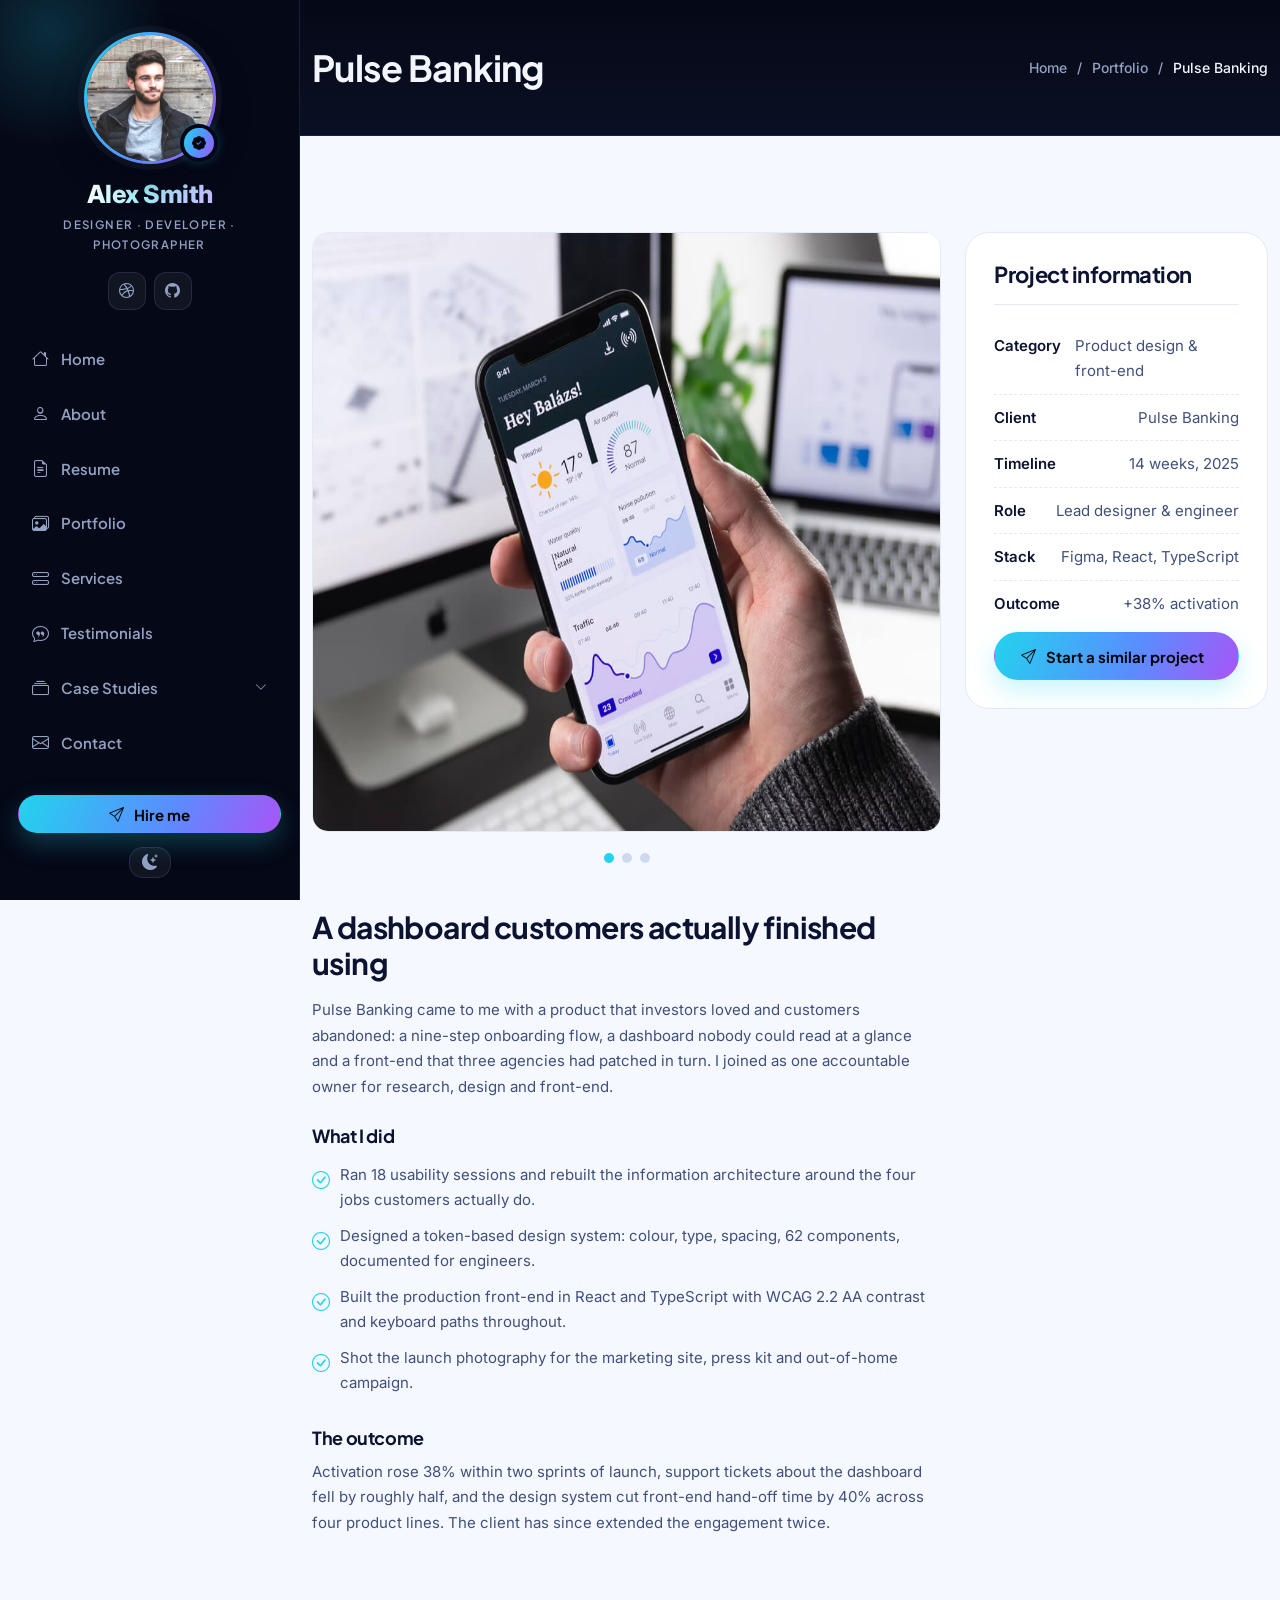
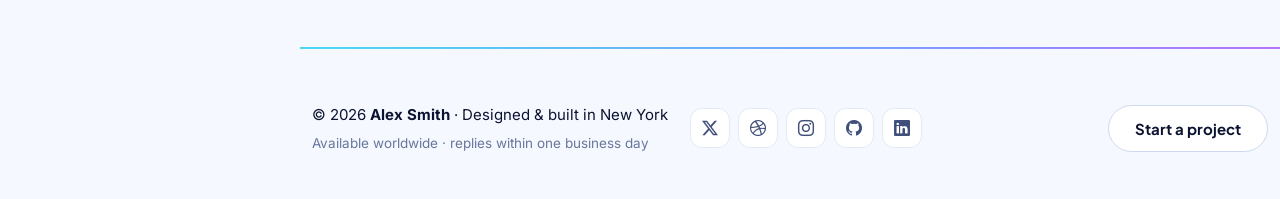
==== portfolio-details.html @ c9b8dc30 "Initial Commit" ====
<!doctype html>
<html lang="en">
<head>
  <meta charset="utf-8">
  <meta name="viewport" content="width=device-width, initial-scale=1.0">

  <title>Pulse Banking Case Study | Alex Smith</title>
  <meta name="description" content="How Alex Smith redesigned and shipped the Pulse Banking dashboard: a 14-week design and front-end engagement that lifted activation by 38% and cut hand-off time by 40%.">
  <meta name="keywords" content="Alex Smith, fintech design, dashboard design, design system, React, TypeScript, case study, product design">
  <meta name="author" content="Alex Smith">
  <meta name="robots" content="index, follow">
  <link rel="canonical" href="https://alexsmith.design/portfolio-details.html">
  <meta name="theme-color" content="#050816">

  <meta property="og:type" content="article">
  <meta property="og:site_name" content="Alex Smith">
  <meta property="og:title" content="Pulse Banking Case Study | Alex Smith">
  <meta property="og:description" content="A 14-week design and front-end engagement that lifted activation by 38%.">
  <meta property="og:url" content="https://alexsmith.design/portfolio-details.html">
  <meta property="og:image" content="https://alexsmith.design/assets/img/portfolio/app-1.jpg">
  <meta name="twitter:card" content="summary_large_image">
  <meta name="twitter:title" content="Pulse Banking Case Study | Alex Smith">
  <meta name="twitter:description" content="A 14-week design and front-end engagement that lifted activation by 38%.">
  <meta name="twitter:image" content="https://alexsmith.design/assets/img/portfolio/app-1.jpg">

  <link href="assets/img/favicon.png" rel="icon">
  <link href="assets/img/apple-touch-icon.png" rel="apple-touch-icon">

  <link href="https://fonts.googleapis.com" rel="preconnect">
  <link href="https://fonts.gstatic.com" rel="preconnect" crossorigin>
  <link href="https://fonts.googleapis.com/css2?family=Inter:wght@400;500;600&family=Plus+Jakarta+Sans:wght@500;600;700;800&display=swap" rel="stylesheet">

  <link href="assets/vendor/bootstrap/css/bootstrap.min.css" rel="stylesheet">
  <link href="assets/vendor/bootstrap-icons/bootstrap-icons.css" rel="stylesheet">
  <link href="assets/vendor/aos/aos.css" rel="stylesheet">
  <link href="assets/vendor/glightbox/css/glightbox.min.css" rel="stylesheet">
  <link href="assets/vendor/swiper/swiper-bundle.min.css" rel="stylesheet">
  <link href="assets/css/main.css" rel="stylesheet">

  <script>
    (function () {
      try {
        var stored = window.localStorage.getItem('as-theme');
        var theme = (stored === 'light' || stored === 'dark') ? stored
          : (window.matchMedia && window.matchMedia('(prefers-color-scheme: light)').matches ? 'light' : 'dark');
        document.documentElement.setAttribute('data-theme', theme);
      } catch (error) {
        document.documentElement.setAttribute('data-theme', 'dark');
      }
    }());
  </script>

  <noscript><style>[data-aos]{opacity:1 !important;transform:none !important}</style></noscript>
</head>

<body class="portfolio-details-page">

  <div id="preloader" aria-hidden="true"><span class="preloader-ring"></span></div>
  <div class="scroll-progress" aria-hidden="true"><span></span></div>
  <div class="header-backdrop" hidden></div>

  <header id="header" class="header dark-background d-flex flex-column">
    <button type="button" class="header-toggle d-xl-none" aria-controls="navmenu" aria-expanded="false" aria-label="Open navigation menu">
      <i class="bi bi-list" aria-hidden="true"></i>
    </button>

    <div class="profile-img">
      <img src="assets/img/my-profile-img.jpg" alt="Portrait of Alex Smith" class="img-fluid rounded-circle" width="160" height="160">
      <span class="profile-badge" title="Available for freelance work"><i class="bi bi-patch-check-fill" aria-hidden="true"></i></span>
    </div>

    <a href="index.html" class="logo d-flex align-items-center justify-content-center">
      <p class="sitename">Alex Smith</p>
    </a>
    <p class="profile-role text-center">Designer &middot; Developer &middot; Photographer</p>

    <div class="social-links text-center">
      <!-- <a href="https://x.com/" class="twitter" target="_blank" rel="noopener" aria-label="Alex Smith on X"><i class="bi bi-twitter-x" aria-hidden="true"></i></a> -->
      <a href="https://dribbble.com/philipololuwade" class="dribbble" target="_blank" rel="noopener" aria-label="Alex Smith on Dribbble"><i class="bi bi-dribbble" aria-hidden="true"></i></a>
      <!-- <a href="https://instagram.com/" class="instagram" target="_blank" rel="noopener" aria-label="Alex Smith on Instagram"><i class="bi bi-instagram" aria-hidden="true"></i></a> -->
      <a href="https://github.com/sonic20101iwin" class="github" target="_blank" rel="noopener" aria-label="Alex Smith on GitHub"><i class="bi bi-github" aria-hidden="true"></i></a>
      <!-- <a href="https://linkedin.com/" class="linkedin" target="_blank" rel="noopener" aria-label="Alex Smith on LinkedIn"><i class="bi bi-linkedin" aria-hidden="true"></i></a> -->
    </div>

    <nav id="navmenu" class="navmenu" aria-label="Primary">
      <ul>
        <li><a href="index.html"><i class="bi bi-house navicon" aria-hidden="true"></i>Home</a></li>
        <li><a href="index.html#about"><i class="bi bi-person navicon" aria-hidden="true"></i>About</a></li>
        <li><a href="index.html#resume"><i class="bi bi-file-earmark-text navicon" aria-hidden="true"></i>Resume</a></li>
        <li><a href="index.html#portfolio"><i class="bi bi-images navicon" aria-hidden="true"></i>Portfolio</a></li>
        <li><a href="index.html#services"><i class="bi bi-hdd-stack navicon" aria-hidden="true"></i>Services</a></li>
        <li><a href="index.html#testimonials"><i class="bi bi-chat-quote navicon" aria-hidden="true"></i>Testimonials</a></li>
        <li class="dropdown">
          <a href="index.html#portfolio" role="button" aria-haspopup="true" aria-expanded="false" aria-controls="nav-pages">
            <i class="bi bi-collection navicon" aria-hidden="true"></i> <span>Case Studies</span>
            <i class="bi bi-chevron-down toggle-dropdown" aria-hidden="true"></i>
          </a>
          <ul id="nav-pages">
            <li><a href="portfolio-details.html" class="active" aria-current="page">Pulse Banking case study</a></li>
            <li><a href="service-details.html">Services in depth</a></li>
            <li><a href="starter-page.html">How I work</a></li>
          </ul>
        </li>
        <li><a href="index.html#contact"><i class="bi bi-envelope navicon" aria-hidden="true"></i>Contact</a></li>
      </ul>
    </nav>

    <a href="index.html#contact" class="btn-grad sidebar-cta"><i class="bi bi-send" aria-hidden="true"></i> Hire me</a>

    <button type="button" class="theme-toggle" aria-pressed="false" aria-label="Switch to light theme">
      <i class="bi bi-sun-fill icon-sun" aria-hidden="true"></i>
      <i class="bi bi-moon-stars-fill icon-moon" aria-hidden="true"></i>
    </button>
  </header>

  <main class="main">

    <div class="page-title dark-background">
      <div class="container d-lg-flex justify-content-between align-items-center">
        <h1 class="mb-2 mb-lg-0">Pulse Banking</h1>
        <nav class="breadcrumbs" aria-label="Breadcrumb">
          <ol>
            <li><a href="index.html">Home</a></li>
            <li><a href="index.html#portfolio">Portfolio</a></li>
            <li class="current">Pulse Banking</li>
          </ol>
        </nav>
      </div>
    </div>

    <section id="portfolio-details" class="portfolio-details section">
      <div class="container" data-aos="fade-up">
        <div class="row gy-4">

          <div class="col-lg-8" data-aos="fade-up" data-aos-delay="100">
            <div class="portfolio-details-slider swiper init-swiper">
              <script type="application/json" class="swiper-config">
                {
                  "loop": true,
                  "speed": 600,
                  "slidesPerView": 1,
                  "autoplay": { "delay": 4200 },
                  "pagination": { "el": ".swiper-pagination", "clickable": true }
                }
              </script>
              <div class="swiper-wrapper align-items-center">
                <div class="swiper-slide"><img src="assets/img/portfolio/app-1.jpg" alt="Pulse Banking dashboard overview screen" width="800" height="600" loading="lazy" decoding="async"></div>
                <div class="swiper-slide"><img src="assets/img/portfolio/app-2.jpg" alt="Pulse Banking mobile application screens" width="800" height="600" loading="lazy" decoding="async"></div>
                <div class="swiper-slide"><img src="assets/img/portfolio/app-3.jpg" alt="Pulse Banking component library documentation" width="800" height="600" loading="lazy" decoding="async"></div>
              </div>
              <div class="swiper-pagination"></div>
            </div>

            <div class="portfolio-description">
              <h2>A dashboard customers actually finished using</h2>
              <p>Pulse Banking came to me with a product that investors loved and customers abandoned: a nine-step onboarding flow, a dashboard nobody could read at a glance and a front-end that three agencies had patched in turn. I joined as one accountable owner for research, design and front-end.</p>

              <h4>What I did</h4>
              <ul>
                <li><i class="bi bi-check-circle" aria-hidden="true"></i><span>Ran 18 usability sessions and rebuilt the information architecture around the four jobs customers actually do.</span></li>
                <li><i class="bi bi-check-circle" aria-hidden="true"></i><span>Designed a token-based design system: colour, type, spacing, 62 components, documented for engineers.</span></li>
                <li><i class="bi bi-check-circle" aria-hidden="true"></i><span>Built the production front-end in React and TypeScript with WCAG 2.2 AA contrast and keyboard paths throughout.</span></li>
                <li><i class="bi bi-check-circle" aria-hidden="true"></i><span>Shot the launch photography for the marketing site, press kit and out-of-home campaign.</span></li>
              </ul>

              <h4>The outcome</h4>
              <p>Activation rose 38% within two sprints of launch, support tickets about the dashboard fell by roughly half, and the design system cut front-end hand-off time by 40% across four product lines. The client has since extended the engagement twice.</p>
            </div>
          </div>

          <div class="col-lg-4" data-aos="fade-up" data-aos-delay="200">
            <div class="portfolio-info">
              <h3>Project information</h3>
              <ul>
                <li><strong>Category</strong> <span>Product design &amp; front-end</span></li>
                <li><strong>Client</strong> <span>Pulse Banking</span></li>
                <li><strong>Timeline</strong> <span>14 weeks, 2025</span></li>
                <li><strong>Role</strong> <span>Lead designer &amp; engineer</span></li>
                <li><strong>Stack</strong> <span>Figma, React, TypeScript</span></li>
                <li><strong>Outcome</strong> <span>+38% activation</span></li>
              </ul>
              <a href="index.html#contact" class="btn-grad w-100 mt-3"><i class="bi bi-send" aria-hidden="true"></i> Start a similar project</a>
            </div>
          </div>

        </div>
      </div>
    </section>

  </main>

  <footer id="footer" class="footer position-relative">
    <div class="container footer-inner">
      <div class="footer-brand">
        <p class="footer-name">&copy; <span data-current-year>2026</span> <strong>Alex Smith</strong> &middot; Designed &amp; built in New York</p>
        <p class="footer-note">Available worldwide &middot; replies within one business day</p>
      </div>
      <div class="social-links footer-social">
        <a href="https://x.com/" class="twitter" target="_blank" rel="noopener" aria-label="Alex Smith on X"><i class="bi bi-twitter-x" aria-hidden="true"></i></a>
        <a href="https://dribbble.com/" class="dribbble" target="_blank" rel="noopener" aria-label="Alex Smith on Dribbble"><i class="bi bi-dribbble" aria-hidden="true"></i></a>
        <a href="https://instagram.com/" class="instagram" target="_blank" rel="noopener" aria-label="Alex Smith on Instagram"><i class="bi bi-instagram" aria-hidden="true"></i></a>
        <a href="https://github.com/" class="github" target="_blank" rel="noopener" aria-label="Alex Smith on GitHub"><i class="bi bi-github" aria-hidden="true"></i></a>
        <a href="https://linkedin.com/" class="linkedin" target="_blank" rel="noopener" aria-label="Alex Smith on LinkedIn"><i class="bi bi-linkedin" aria-hidden="true"></i></a>
      </div>
      <div class="footer-cta"><a href="index.html#contact" class="btn-ghost">Start a project</a></div>
    </div>
    
  </footer>

  <a href="#" id="scroll-top" class="scroll-top d-flex align-items-center justify-content-center" aria-label="Scroll back to top"><i class="bi bi-arrow-up-short" aria-hidden="true"></i></a>

  <script src="assets/vendor/bootstrap/js/bootstrap.bundle.min.js"></script>
  <script src="assets/vendor/aos/aos.js"></script>
  <script src="assets/vendor/purecounter/purecounter_vanilla.js"></script>
  <script src="assets/vendor/waypoints/noframework.waypoints.js"></script>
  <script src="assets/vendor/glightbox/js/glightbox.min.js"></script>
  <script src="assets/vendor/imagesloaded/imagesloaded.pkgd.min.js"></script>
  <script src="assets/vendor/isotope-layout/isotope.pkgd.min.js"></script>
  <script src="assets/vendor/swiper/swiper-bundle.min.js"></script>
  <script src="assets/vendor/typed.js/typed.umd.js"></script>
  <script src="assets/vendor/php-email-form/validate.js"></script>
  <script src="assets/js/main.js"></script>

</body>

</html>
---- assets/css/main.css ----
/**
* Template Name: iPortfolio
* Template URL: https://bootstrapmade.com/iportfolio-bootstrap-portfolio-websites-template/
* Author: BootstrapMade.com
* License: https://bootstrapmade.com/license/
* Customised for Alex Smith with the Aurora design system.
* Theme switching: [data-theme="dark"] (default) and [data-theme="light"].
*/

/*--------------------------------------------------------------
# 1. Design tokens
--------------------------------------------------------------*/
:root {
  color-scheme: dark;

  /* Typography */
  --default-font: "Inter", system-ui, -apple-system, "Segoe UI", Roboto, "Helvetica Neue", Arial, sans-serif;
  --heading-font: "Plus Jakarta Sans", "Inter", system-ui, sans-serif;
  --nav-font: "Plus Jakarta Sans", "Inter", system-ui, sans-serif;

  /* Surfaces */
  --bg: #050816;
  --bg-2: #0a1024;
  --bg-3: #101a3a;
  --background-color: var(--bg);
  --surface-color: rgba(255, 255, 255, 0.045);
  --surface-2: rgba(255, 255, 255, 0.08);
  --border-color: rgba(148, 180, 255, 0.14);
  --border-strong: rgba(148, 180, 255, 0.32);

  /* Text */
  --default-color: #c3cde6;
  --heading-color: #f3f6ff;
  --muted: #93a1c2;

  /* Accent */
  --accent-1: #22d3ee;
  --accent-2: #5b8cff;
  --accent-3: #a855f7;
  --accent-color: var(--accent-1);
  --accent-ink: #67e8f9;
  --accent-ink-hover: #a5f3fc;
  --contrast-color: #04070f;

  /* Navigation */
  --nav-color: #93a1c2;
  --nav-hover-color: #ffffff;
  --nav-mobile-background-color: #050816;
  --nav-dropdown-background-color: #080d1f;
  --nav-dropdown-color: #a9b6d4;
  --nav-dropdown-hover-color: #ffffff;

  /* Effects */
  --gradient: linear-gradient(115deg, var(--accent-1), var(--accent-2) 58%, var(--accent-3));
  --gradient-soft: linear-gradient(115deg, rgba(34, 211, 238, 0.16), rgba(91, 140, 255, 0.16));
  --shadow-1: 0 10px 30px rgba(2, 6, 23, 0.45);
  --shadow-2: 0 24px 60px rgba(2, 6, 23, 0.55);
  --r-sm: 10px;
  --r-md: 16px;
  --r-lg: 24px;
  --r-pill: 999px;
  --ring: 0 0 0 3px rgba(34, 211, 238, 0.45);
  --ease: cubic-bezier(0.22, 0.61, 0.36, 1);
  --sidebar-w: 300px;
}

[data-theme="light"] {
  color-scheme: light;
  --bg: #f6f8ff;
  --bg-2: #ffffff;
  --bg-3: #eef3ff;
  --background-color: var(--bg);
  --surface-color: #ffffff;
  --surface-2: #f7f9ff;
  --border-color: #e3eaf6;
  --border-strong: #cdd9ee;
  --default-color: #41507a;
  --heading-color: #0b1330;
  --muted: #67779c;
  --accent-ink: #0b6bd4;
  --accent-ink-hover: #084c9e;
  --contrast-color: #ffffff;
  --nav-color: #5c6b8f;
  --nav-hover-color: #0b1330;
  --nav-dropdown-background-color: #ffffff;
  --nav-dropdown-color: #41507a;
  --nav-dropdown-hover-color: #0b1330;
  --shadow-1: 0 10px 30px rgba(19, 42, 86, 0.08);
  --shadow-2: 0 24px 60px rgba(19, 42, 86, 0.12);
  --ring: 0 0 0 3px rgba(11, 107, 212, 0.35);
}

/* The sidebar, hero and page banners keep the dark ink look in both themes */
.dark-background {
  --background-color: #050816;
  --default-color: #c3cde6;
  --heading-color: #f3f6ff;
  --surface-color: rgba(255, 255, 255, 0.05);
  --contrast-color: #04070f;
  --border-color: rgba(148, 180, 255, 0.14);
  color: var(--default-color);
  background-color: var(--background-color);
}

.light-background {
  --background-color: var(--bg-2);
  --surface-color: var(--surface);
}

/*--------------------------------------------------------------
# 2. Base
--------------------------------------------------------------*/
html {
  scroll-behavior: smooth;
  -webkit-text-size-adjust: 100%;
}

body {
  font-family: var(--default-font);
  font-size: 16px;
  line-height: 1.7;
  color: var(--default-color);
  background-color: var(--background-color);
  -webkit-font-smoothing: antialiased;
  overflow-x: hidden;
  transition: background-color 0.4s var(--ease), color 0.4s var(--ease);
}

h1, h2, h3, h4, h5, h6 {
  font-family: var(--heading-font);
  font-weight: 700;
  letter-spacing: -0.02em;
  color: var(--heading-color);
}

a {
  color: var(--accent-ink);
  text-decoration: none;
  transition: color 0.3s var(--ease);
}

a:hover {
  color: var(--accent-ink-hover);
  text-decoration: none;
}

p { margin-bottom: 1rem; }

::selection {
  background: rgba(34, 211, 238, 0.3);
  color: var(--heading-color);
}

:focus-visible {
  outline: none;
  box-shadow: var(--ring);
  border-radius: 8px;
}

body::-webkit-scrollbar { width: 10px; }
body::-webkit-scrollbar-track { background: var(--bg); }
body::-webkit-scrollbar-thumb {
  background: color-mix(in srgb, var(--accent-2) 60%, transparent);
  border-radius: var(--r-pill);
}

.visually-hidden-focusable:not(:focus) {
  position: absolute;
  width: 1px;
  height: 1px;
  overflow: hidden;
  clip: rect(0 0 0 0);
  white-space: nowrap;
}

/*--------------------------------------------------------------
# 3. Shared components
--------------------------------------------------------------*/
section, .section {
  color: var(--default-color);
  background-color: var(--background-color);
  padding: 96px 0;
  position: relative;
  overflow: clip;
}

.section-title {
  padding-bottom: 56px;
  position: relative;
}

.eyebrow {
  display: inline-flex;
  align-items: center;
  gap: 8px;
  margin: 0 0 14px;
  font-family: var(--heading-font);
  font-size: 12.5px;
  font-weight: 700;
  letter-spacing: 0.14em;
  text-transform: uppercase;
  color: var(--accent-ink);
}

.eyebrow-dot {
  width: 8px;
  height: 8px;
  border-radius: 50%;
  background: var(--gradient);
  box-shadow: 0 0 12px rgba(34, 211, 238, 0.8);
}

.section-title h2 {
  font-size: clamp(28px, 3.4vw, 42px);
  line-height: 1.18;
  margin: 0 0 18px;
}

.section-title h2::after {
  content: "";
  display: block;
  width: 74px;
  height: 4px;
  margin-top: 18px;
  border-radius: var(--r-pill);
  background: var(--gradient);
}

.section-title p { margin: 0; }

.section-lede {
  max-width: 64ch;
  color: var(--muted);
  font-size: 17px;
}

.grad-text {
  background: var(--gradient);
  -webkit-background-clip: text;
  background-clip: text;
  -webkit-text-fill-color: transparent;
  color: transparent;
}

.glass {
  background: var(--surface-color);
  border: 1px solid var(--border-color);
  border-radius: var(--r-lg);
  backdrop-filter: blur(12px);
  -webkit-backdrop-filter: blur(12px);
}

.btn-grad,
.btn-ghost {
  position: relative;
  display: inline-flex;
  align-items: center;
  gap: 10px;
  overflow: hidden;
  font-family: var(--heading-font);
  font-weight: 700;
  font-size: 15px;
  line-height: 1;
  padding: 15px 26px;
  border-radius: var(--r-pill);
  border: 1px solid transparent;
  cursor: pointer;
  transition: transform 0.35s var(--ease), box-shadow 0.35s var(--ease), border-color 0.35s var(--ease), background-color 0.35s var(--ease);
}

.btn-grad {
  color: #04070f;
  background: var(--gradient);
  box-shadow: 0 10px 26px rgba(34, 211, 238, 0.26);
}

.btn-grad::after {
  content: "";
  position: absolute;
  inset: 0;
  background: linear-gradient(120deg, transparent 20%, rgba(255, 255, 255, 0.5), transparent 80%);
  transform: translateX(-120%);
  transition: transform 0.75s var(--ease);
}

.btn-grad:hover {
  color: #04070f;
  transform: translateY(-2px);
  box-shadow: 0 16px 34px rgba(34, 211, 238, 0.36);
}

.btn-grad:hover::after { transform: translateX(120%); }

.btn-ghost {
  color: var(--heading-color);
  border-color: var(--border-strong);
  background: var(--surface-color);
  backdrop-filter: blur(8px);
}

.btn-ghost:hover {
  color: var(--heading-color);
  border-color: var(--accent-1);
  transform: translateY(-2px);
  box-shadow: var(--shadow-1);
}

.btn-lg { padding: 17px 32px; font-size: 16px; }

.chip {
  display: inline-flex;
  align-items: center;
  gap: 6px;
  padding: 7px 14px;
  border-radius: var(--r-pill);
  border: 1px solid var(--border-color);
  background: var(--surface-color);
  color: var(--default-color);
  font-size: 13px;
  font-weight: 600;
  white-space: nowrap;
}

.about-chips {
  display: flex;
  flex-wrap: wrap;
  gap: 10px;
  list-style: none;
  padding: 0;
  margin: 22px 0 0;
}

/*--------------------------------------------------------------
# 4. Preloader
--------------------------------------------------------------*/
#preloader {
  position: fixed;
  inset: 0;
  z-index: 999999;
  display: grid;
  place-items: center;
  background: var(--bg);
  transition: opacity 0.5s var(--ease), visibility 0.5s var(--ease);
}

#preloader::before {
  content: "";
  position: absolute;
  inset: 0;
  background: radial-gradient(circle at 50% 45%, rgba(34, 211, 238, 0.14), transparent 60%);
}

.preloader-ring {
  width: 54px;
  height: 54px;
  border-radius: 50%;
  border: 3px solid rgba(148, 180, 255, 0.18);
  border-top-color: var(--accent-1);
  animation: preloader-spin 1s linear infinite;
}

#preloader.preloader-hidden {
  opacity: 0;
  visibility: hidden;
  pointer-events: none;
}

@keyframes preloader-spin {
  to { transform: rotate(360deg); }
}

/*--------------------------------------------------------------
# 5. Scroll progress
--------------------------------------------------------------*/
.scroll-progress {
  position: fixed;
  top: 0;
  left: 0;
  width: 100%;
  height: 3px;
  z-index: 99998;
  pointer-events: none;
  background: transparent;
}

.scroll-progress span {
  display: block;
  height: 100%;
  width: 100%;
  transform: scaleX(0);
  transform-origin: left center;
  background: var(--gradient);
}

/*--------------------------------------------------------------
# 6. Header / sidebar
--------------------------------------------------------------*/
.header {
  color: var(--default-color);
  background-color: var(--background-color);
  position: fixed;
  top: 0;
  left: 0;
  bottom: 0;
  width: var(--sidebar-w);
  padding: 26px 18px 22px;
  display: flex;
  flex-direction: column;
  overflow-y: auto;
  overflow-x: hidden;
  z-index: 997;
  border-right: 1px solid var(--border-color);
  transition: left 0.4s var(--ease), background-color 0.4s var(--ease);
}

.header::before {
  content: "";
  position: absolute;
  top: -90px;
  left: -70px;
  width: 240px;
  height: 240px;
  border-radius: 50%;
  background: radial-gradient(circle, rgba(34, 211, 238, 0.18), transparent 70%);
  pointer-events: none;
}

.header .profile-img {
  position: relative;
  width: 132px;
  margin: 6px auto 0;
  text-align: center;
  flex-shrink: 0;
}

.header .profile-img img {
  width: 132px;
  height: 132px;
  border-radius: 50%;
  object-fit: cover;
  border: 3px solid transparent;
  background: linear-gradient(#0a1024, #0a1024) padding-box, var(--gradient) border-box;
  box-shadow: 0 0 0 6px rgba(255, 255, 255, 0.04), 0 14px 30px rgba(2, 6, 23, 0.5);
}

.header .profile-badge {
  position: absolute;
  right: 2px;
  bottom: 6px;
  width: 30px;
  height: 30px;
  display: inline-flex;
  align-items: center;
  justify-content: center;
  border-radius: 50%;
  color: #04070f;
  background: var(--gradient);
  box-shadow: 0 0 0 4px #050816, 0 0 14px rgba(34, 211, 238, 0.55);
}

.header .profile-badge i { font-size: 14px; }

.header .logo {
  line-height: 1;
  margin: 18px 0 8px;
  text-align: center;
}

.header .logo .sitename {
  font-size: 25px;
  font-weight: 800;
  margin: 0;
  letter-spacing: -0.02em;
  background: linear-gradient(115deg, #ffffff 0%, #a5f3fc 45%, #c4b5fd 100%);
  -webkit-background-clip: text;
  background-clip: text;
  -webkit-text-fill-color: transparent;
  color: transparent;
}

.header .profile-role {
  margin: 0 0 18px;
  font-family: var(--nav-font);
  font-size: 11.5px;
  font-weight: 600;
  letter-spacing: 0.12em;
  text-transform: uppercase;
  color: var(--muted);
  text-align: center;
}

.header .social-links {
  margin: 0 0 20px;
  display: flex;
  justify-content: center;
  gap: 8px;
}

.header .social-links a {
  width: 38px;
  height: 38px;
  display: inline-flex;
  align-items: center;
  justify-content: center;
  border-radius: 12px;
  color: var(--nav-color);
  background: var(--surface-color);
  border: 1px solid var(--border-color);
  transition: transform 0.3s var(--ease), background 0.3s var(--ease), color 0.3s var(--ease), box-shadow 0.3s var(--ease);
}

.header .social-links a i { font-size: 15px; }

.header .social-links a:hover {
  color: #04070f;
  background: var(--gradient);
  border-color: transparent;
  transform: translateY(-2px);
  box-shadow: 0 8px 18px rgba(34, 211, 238, 0.3);
}

/*--------------------------------------------------------------
# 7. Navigation menu
--------------------------------------------------------------*/
.navmenu { padding: 0; z-index: 9997; }

.navmenu ul {
  list-style: none;
  padding: 0 0 20px;
  margin: 0;
}

.navmenu a,
.navmenu a:focus {
  position: relative;
  display: flex;
  align-items: center;
  width: 100%;
  color: var(--nav-color);
  padding: 12px 14px;
  margin: 2px 0;
  font-family: var(--nav-font);
  font-size: 15px;
  font-weight: 600;
  white-space: nowrap;
  border-radius: 12px;
  transition: color 0.3s var(--ease), background-color 0.3s var(--ease);
}

.navmenu a .navicon {
  font-size: 17px;
  margin-right: 12px;
  transition: color 0.3s var(--ease);
}

.navmenu a .toggle-dropdown {
  margin-left: auto;
  font-size: 12px;
  transition: transform 0.3s var(--ease);
}

.navmenu a:hover,
.navmenu .active,
.navmenu .active:focus {
  color: var(--nav-hover-color);
}

.navmenu .active {
  background: var(--gradient-soft);
}

.navmenu .active::before {
  content: "";
  position: absolute;
  left: 0;
  top: 50%;
  width: 3px;
  height: 22px;
  border-radius: var(--r-pill);
  background: var(--gradient);
  box-shadow: 0 0 10px rgba(34, 211, 238, 0.7);
  transform: translateY(-50%);
}

.navmenu a:hover .navicon,
.navmenu .active .navicon,
.navmenu .active:focus .navicon {
  color: var(--accent-1);
}

.navmenu a.active .toggle-dropdown,
.navmenu a[aria-expanded="true"] .toggle-dropdown {
  transform: rotate(180deg);
}

.navmenu .dropdown ul {
  display: none;
  list-style: none;
  margin: 4px 0 8px;
  padding: 6px;
  background: var(--nav-dropdown-background-color);
  border: 1px solid var(--border-color);
  border-radius: 14px;
  box-shadow: var(--shadow-1);
}

.navmenu .dropdown ul.dropdown-active {
  display: block;
  animation: nav-drop 0.28s var(--ease);
}

@keyframes nav-drop {
  from { opacity: 0; transform: translateY(-6px); }
  to { opacity: 1; transform: none; }
}

.navmenu .dropdown ul a {
  padding: 10px 12px;
  margin: 2px 0;
  font-size: 14px;
  font-weight: 500;
  border-radius: 10px;
  color: var(--nav-dropdown-color);
}

.navmenu .dropdown ul a:hover {
  color: var(--nav-dropdown-hover-color);
  background: var(--gradient-soft);
}

/*--------------------------------------------------------------
# 8. Mobile drawer, toggle and theme switch
--------------------------------------------------------------*/
.header .header-toggle {
  position: fixed;
  top: 16px;
  right: 16px;
  z-index: 9999;
  width: 42px;
  height: 42px;
  display: none;
  align-items: center;
  justify-content: center;
  color: #04070f;
  background: var(--gradient);
  border: 0;
  border-radius: 50%;
  cursor: pointer;
  box-shadow: 0 8px 20px rgba(34, 211, 238, 0.3);
  transition: transform 0.3s var(--ease), box-shadow 0.3s var(--ease);
}

.header .header-toggle i { font-size: 22px; line-height: 1; }

.header .header-toggle:hover {
  transform: scale(1.06);
  box-shadow: 0 10px 26px rgba(34, 211, 238, 0.42);
}

.header-backdrop {
  position: fixed;
  inset: 0;
  z-index: 996;
  background: rgba(2, 6, 23, 0.62);
  backdrop-filter: blur(3px);
  opacity: 0;
  transition: opacity 0.35s var(--ease);
}

.header-backdrop.active { opacity: 1; }

@media (min-width: 1200px) {
  .header ~ main,
  .header ~ #footer {
    margin-left: var(--sidebar-w);
  }

  .header-backdrop { display: none; }
}

@media (max-width: 1199.98px) {
  .header .header-toggle { display: inline-flex; }
  .header { left: -100%; width: min(320px, 84vw); box-shadow: var(--shadow-2); }
  .header.header-show { left: 0; }
}

.sidebar-cta {
  margin-top: 4px;
  width: 100%;
  justify-content: center;
}

.theme-toggle {
  margin-top: 14px;
  align-self: center;
  width: 42px;
  height: 42px;
  display: inline-flex;
  align-items: center;
  justify-content: center;
  border-radius: 14px;
  border: 1px solid var(--border-color);
  background: var(--surface-color);
  color: var(--nav-color);
  cursor: pointer;
  transition: color 0.3s var(--ease), border-color 0.3s var(--ease), transform 0.3s var(--ease);
}

.theme-toggle:hover {
  color: var(--accent-ink);
  border-color: var(--accent-1);
  transform: translateY(-2px);
}

.theme-toggle .icon-moon { display: none; }

[data-theme="light"] .theme-toggle .icon-sun { display: none; }

[data-theme="light"] .theme-toggle .icon-moon { display: inline-block; }

/*--------------------------------------------------------------
# 9. Page titles and breadcrumbs (inner pages)
--------------------------------------------------------------*/
.page-title {
  color: var(--default-color);
  background: linear-gradient(180deg, #050816, #0a1024);
  padding: 46px 0;
  position: relative;
  border-bottom: 1px solid var(--border-color);
}

.page-title h1 { font-size: clamp(26px, 3vw, 36px); margin: 0; }

.page-title .breadcrumbs ol {
  display: flex;
  flex-wrap: wrap;
  list-style: none;
  padding: 0;
  margin: 0;
  font-size: 14px;
  font-weight: 500;
}

.page-title .breadcrumbs ol li + li { padding-left: 10px; }

.page-title .breadcrumbs ol li + li::before {
  content: "/";
  display: inline-block;
  padding-right: 10px;
  color: var(--muted);
}

.page-title .breadcrumbs a { color: var(--nav-color); }

.page-title .breadcrumbs a:hover { color: var(--accent-ink); }

.page-title .breadcrumbs .current { color: var(--heading-color); }

/*--------------------------------------------------------------
# 10. Hero
--------------------------------------------------------------*/
.hero {
  width: 100%;
  min-height: 100vh;
  position: relative;
  display: flex;
  align-items: center;
  padding: 130px 0 110px;
  overflow: hidden;
}

.hero-bg { position: absolute; inset: 0; z-index: 1; }

.hero-bg img {
  width: 100%;
  height: 100%;
  object-fit: cover;
  object-position: center;
  opacity: 0.5;
}

.hero-bg::after {
  content: "";
  position: absolute;
  inset: 0;
  background: linear-gradient(180deg, rgba(5, 8, 22, 0.88), rgba(5, 8, 22, 0.7) 45%, rgba(5, 8, 22, 0.97));
}

.hero-glow {
  position: absolute;
  top: -160px;
  right: -120px;
  width: 520px;
  height: 520px;
  border-radius: 50%;
  background: radial-gradient(circle, rgba(34, 211, 238, 0.22), transparent 65%);
}

.hero-grid {
  position: absolute;
  inset: 0;
  background-image: linear-gradient(rgba(148, 180, 255, 0.07) 1px, transparent 1px), linear-gradient(90deg, rgba(148, 180, 255, 0.07) 1px, transparent 1px);
  background-size: 64px 64px;
  -webkit-mask-image: radial-gradient(circle at 30% 40%, #000 0%, transparent 70%);
  mask-image: radial-gradient(circle at 30% 40%, #000 0%, transparent 70%);
}

.hero .container { position: relative; z-index: 3; }

.hero-eyebrow {
  display: inline-flex;
  align-items: center;
  gap: 10px;
  margin: 0 0 24px;
  padding: 9px 18px;
  border-radius: var(--r-pill);
  border: 1px solid var(--border-strong);
  background: rgba(255, 255, 255, 0.06);
  backdrop-filter: blur(8px);
  color: #eaf2ff;
  font-size: 13px;
  font-weight: 600;
}

.pulse-dot {
  width: 9px;
  height: 9px;
  border-radius: 50%;
  background: var(--accent-1);
  animation: pulse-ring 2.2s infinite;
}

@keyframes pulse-ring {
  0% { box-shadow: 0 0 0 0 rgba(34, 211, 238, 0.55); }
  70% { box-shadow: 0 0 0 12px rgba(34, 211, 238, 0); }
  100% { box-shadow: 0 0 0 0 rgba(34, 211, 238, 0); }
}

.hero-title {
  font-size: clamp(46px, 8vw, 96px);
  font-weight: 800;
  line-height: 0.98;
  letter-spacing: -0.04em;
  margin: 0 0 18px;
  background: linear-gradient(115deg, #ffffff 5%, #a5f3fc 45%, #c4b5fd 95%);
  -webkit-background-clip: text;
  background-clip: text;
  -webkit-text-fill-color: transparent;
  color: transparent;
}

.hero-roles {
  font-family: var(--heading-font);
  font-size: clamp(19px, 2.4vw, 28px);
  font-weight: 600;
  color: #eaf2ff;
  margin: 0 0 16px;
}

.hero-roles .typed { color: #a5f3fc; font-weight: 700; }

.typed-cursor { color: var(--accent-1); font-weight: 400; }

.hero-tagline {
  max-width: 60ch;
  color: #c3cde6;
  font-size: 17px;
  margin: 0 0 32px;
}

.hero-actions {
  display: flex;
  flex-wrap: wrap;
  gap: 14px;
  margin: 0 0 42px;
}

.hero-quickfacts {
  display: grid;
  grid-template-columns: repeat(4, minmax(0, 1fr));
  gap: 18px;
  list-style: none;
  padding: 26px 0 0;
  margin: 0;
  max-width: 720px;
  border-top: 1px solid var(--border-color);
}

.hero-quickfacts strong {
  display: block;
  font-family: var(--heading-font);
  font-size: clamp(22px, 3vw, 30px);
  font-weight: 800;
  line-height: 1;
  color: #ffffff;
  margin-bottom: 6px;
}

.hero-quickfacts span { font-size: 12.5px; color: var(--muted); }

.hero-scroll {
  position: absolute;
  left: 50%;
  bottom: 26px;
  z-index: 3;
  width: 44px;
  height: 44px;
  display: inline-flex;
  align-items: center;
  justify-content: center;
  border-radius: 50%;
  border: 1px solid var(--border-strong);
  color: #a5f3fc;
  background: rgba(255, 255, 255, 0.05);
  animation: hero-bounce 2.4s var(--ease) infinite;
}

.hero-scroll:hover { color: #ffffff; border-color: var(--accent-1); }

@keyframes hero-bounce {
  0%, 100% { transform: translate(-50%, 0); }
  50% { transform: translate(-50%, 8px); }
}

@media (max-width: 767.98px) {
  .hero { padding: 130px 0 120px; }
  .hero-quickfacts { grid-template-columns: repeat(2, minmax(0, 1fr)); }
  .hero-actions .btn-grad,
  .hero-actions .btn-ghost { width: 100%; justify-content: center; }
}

/*--------------------------------------------------------------
# 11. About
--------------------------------------------------------------*/
.about .content .about-title {
  font-size: clamp(22px, 2.6vw, 30px);
  margin: 0 0 14px;
}

.about-lead {
  font-size: 17px;
  color: var(--default-color);
  margin: 0 0 28px;
}

.about-portrait {
  position: relative;
  margin: 0;
  isolation: isolate;
}

.about-portrait img {
  width: 100%;
  aspect-ratio: 1 / 1;
  object-fit: cover;
  border-radius: var(--r-lg);
  border: 1px solid var(--border-color);
  box-shadow: var(--shadow-2);
}

.about-portrait::before {
  content: "";
  position: absolute;
  inset: -16px 16px 16px -16px;
  border-radius: var(--r-lg);
  background: var(--gradient-soft);
  z-index: -1;
}

.about-badge {
  position: absolute;
  right: -14px;
  bottom: -18px;
  display: flex;
  align-items: center;
  gap: 10px;
  padding: 12px 18px;
  border-radius: 18px;
  background: var(--gradient);
  color: #04070f;
  box-shadow: 0 16px 34px rgba(34, 211, 238, 0.3);
}

.about-badge strong {
  font-family: var(--heading-font);
  font-size: 24px;
  font-weight: 800;
  line-height: 1;
}

.about-badge span {
  font-size: 12px;
  font-weight: 600;
  max-width: 100px;
  line-height: 1.25;
}

.about-facts { margin: 0 0 28px; }

.about-facts ul { list-style: none; padding: 0; margin: 0; }

.fact {
  display: flex;
  align-items: center;
  gap: 12px;
  padding: 12px 0;
  margin: 0;
  border-bottom: 1px dashed var(--border-color);
}

.about-facts li:last-child .fact { border-bottom: 0; }

.fact-ico {
  flex: 0 0 34px;
  width: 34px;
  height: 34px;
  display: inline-flex;
  align-items: center;
  justify-content: center;
  border-radius: 11px;
  color: var(--accent-ink);
  background: var(--gradient-soft);
  border: 1px solid var(--border-color);
  font-size: 15px;
}

.fact span { font-size: 14.5px; color: var(--muted); }

.fact strong { color: var(--heading-color); font-weight: 600; }

.about-columns { margin: 0 0 20px; }

.about-card {
  height: 100%;
  padding: 22px;
  border-radius: var(--r-md);
  background: var(--surface-color);
  border: 1px solid var(--border-color);
  transition: transform 0.35s var(--ease), box-shadow 0.35s var(--ease), border-color 0.35s var(--ease);
}

.about-card i {
  display: inline-flex;
  width: 44px;
  height: 44px;
  align-items: center;
  justify-content: center;
  border-radius: 13px;
  font-size: 22px;
  color: var(--accent-ink);
  background: var(--gradient-soft);
  margin-bottom: 14px;
}

.about-card h4 { font-size: 17px; margin: 0 0 8px; }

.about-card p { margin: 0; font-size: 14px; color: var(--muted); }

.about-card:hover {
  transform: translateY(-4px);
  border-color: var(--accent-1);
  box-shadow: var(--shadow-1);
}

.about-note { margin: 14px 0 0; font-size: 15px; color: var(--muted); }

/*--------------------------------------------------------------
# 12. Stats
--------------------------------------------------------------*/
.stats .stats-item {
  position: relative;
  height: 100%;
  padding: 28px 26px;
  border-radius: var(--r-lg);
  background: var(--surface-color);
  border: 1px solid var(--border-color);
  transition: transform 0.35s var(--ease), box-shadow 0.35s var(--ease), border-color 0.35s var(--ease);
}

.stats .stats-item:hover {
  transform: translateY(-6px);
  border-color: var(--accent-1);
  box-shadow: var(--shadow-1);
}

.stat-icon {
  display: inline-flex;
  width: 46px;
  height: 46px;
  align-items: center;
  justify-content: center;
  border-radius: 14px;
  color: var(--accent-ink);
  background: var(--gradient-soft);
  border: 1px solid var(--border-color);
  margin-bottom: 18px;
}

.stat-icon i { font-size: 21px; }

.stat-num {
  display: block;
  font-family: var(--heading-font);
  font-size: clamp(30px, 4vw, 40px);
  font-weight: 800;
  line-height: 1;
}

.stats .stats-item .purecounter { color: var(--heading-color); }

.stat-plus {
  font-size: 0.6em;
  vertical-align: top;
  color: var(--accent-ink);
  margin-left: 3px;
}

.stats .stats-item p {
  margin: 12px 0 0;
  font-family: var(--heading-font);
  font-size: 13.5px;
  color: var(--muted);
}

.stats .stats-item p strong {
  display: block;
  color: var(--heading-color);
  font-weight: 700;
}

/*--------------------------------------------------------------
# 13. Skills
--------------------------------------------------------------*/
.skills .progress {
  display: block;
  height: auto;
  background: none;
  border-radius: 0;
  margin: 0 0 26px;
}

.skills .progress:last-child { margin-bottom: 0; }

.skills .progress .skill {
  display: flex;
  align-items: center;
  justify-content: space-between;
  gap: 12px;
  padding: 0;
  margin: 0 0 10px;
  color: var(--heading-color);
  font-family: var(--heading-font);
  font-size: 14px;
  font-weight: 700;
  letter-spacing: 0.04em;
  text-transform: uppercase;
}

.skills .progress .skill .val {
  float: none;
  font-style: normal;
  font-size: 13px;
  color: var(--accent-ink);
}

.skills .progress-bar-wrap {
  height: 8px;
  border-radius: var(--r-pill);
  background: var(--surface-2);
  border: 1px solid var(--border-color);
  overflow: hidden;
}

.skills .progress-bar {
  width: 0;
  height: 100%;
  border-radius: var(--r-pill);
  background: var(--gradient);
  position: relative;
  overflow: hidden;
  transition: width 1.2s var(--ease);
}

.skills .progress-bar::after {
  content: "";
  position: absolute;
  inset: 0;
  background: linear-gradient(90deg, transparent, rgba(255, 255, 255, 0.5), transparent);
  animation: skill-shine 2.6s linear infinite;
}

@keyframes skill-shine {
  from { transform: translateX(-100%); }
  to { transform: translateX(100%); }
}

/*--------------------------------------------------------------
# 14. Resume timeline
--------------------------------------------------------------*/
.resume .resume-title {
  font-size: 22px;
  font-weight: 700;
  margin: 0 0 22px;
  padding-bottom: 12px;
  position: relative;
}

.resume .resume-title::after {
  content: "";
  position: absolute;
  left: 0;
  bottom: 0;
  width: 44px;
  height: 3px;
  border-radius: var(--r-pill);
  background: var(--gradient);
}

.resume .resume-item + .resume-title { margin-top: 30px; }

.resume .resume-item {
  position: relative;
  padding: 0 0 26px 30px;
  margin-left: 8px;
  border-left: 2px solid var(--border-color);
}

.resume .resume-item:last-child { padding-bottom: 0; }

.resume .resume-item::before {
  content: "";
  position: absolute;
  left: -8px;
  top: 2px;
  width: 14px;
  height: 14px;
  border-radius: 50%;
  background: var(--bg);
  border: 2px solid var(--accent-1);
  box-shadow: 0 0 0 4px rgba(34, 211, 238, 0.12);
  transition: background-color 0.3s var(--ease);
}

.resume .resume-item:hover::before { background: var(--accent-1); }

.resume .resume-item h4 {
  font-size: 18px;
  font-weight: 700;
  margin: 0 0 8px;
  color: var(--heading-color);
}

.resume .resume-item h5 {
  display: inline-block;
  font-size: 12px;
  font-weight: 700;
  letter-spacing: 0.08em;
  text-transform: uppercase;
  color: var(--accent-ink);
  background: var(--gradient-soft);
  border: 1px solid var(--border-color);
  padding: 4px 12px;
  border-radius: var(--r-pill);
  margin: 0 0 12px;
}

.resume .resume-item p {
  font-size: 15px;
  margin: 0 0 8px;
  color: var(--default-color);
}

.resume .resume-item p em { color: var(--muted); }

.resume .resume-item ul { padding-left: 18px; margin: 0; }

.resume .resume-item ul li { font-size: 15px; padding-bottom: 6px; }

.resume .resume-item ul li::marker { color: var(--accent-1); }

.resume-summary { margin: 0 0 4px; }

.resume .resume-tags {
  list-style: none;
  display: flex;
  flex-wrap: wrap;
  gap: 8px;
  padding: 0;
  margin: 14px 0 0;
}

.resume .resume-tags li {
  padding: 6px 13px;
  border-radius: var(--r-pill);
  border: 1px solid var(--border-color);
  background: var(--surface-color);
  font-size: 12.5px;
  font-weight: 600;
  color: var(--default-color);
}

/*--------------------------------------------------------------
# 15. Portfolio
--------------------------------------------------------------*/
.portfolio .portfolio-filters {
  display: flex;
  flex-wrap: wrap;
  justify-content: center;
  gap: 10px;
  list-style: none;
  padding: 0;
  margin: 0 auto 32px;
}

.portfolio .portfolio-filters li {
  cursor: pointer;
  user-select: none;
  display: inline-flex;
  align-items: center;
  padding: 10px 20px;
  margin: 0;
  font-family: var(--heading-font);
  font-size: 13.5px;
  font-weight: 700;
  letter-spacing: 0.05em;
  text-transform: uppercase;
  border-radius: var(--r-pill);
  border: 1px solid var(--border-color);
  background: var(--surface-color);
  color: var(--default-color);
  transition: transform 0.3s var(--ease), color 0.3s var(--ease), background 0.3s var(--ease), border-color 0.3s var(--ease), box-shadow 0.3s var(--ease);
}

.portfolio .portfolio-filters li:hover {
  color: var(--heading-color);
  border-color: var(--accent-1);
  transform: translateY(-2px);
}

.portfolio .portfolio-filters li.filter-active {
  color: #04070f;
  background: var(--gradient);
  border-color: transparent;
  box-shadow: 0 8px 20px rgba(34, 211, 238, 0.28);
}

.isotope-container { position: relative; }

.portfolio .portfolio-content {
  position: relative;
  height: 100%;
  overflow: hidden;
  border-radius: var(--r-md);
  border: 1px solid var(--border-color);
  background: var(--surface-color);
  box-shadow: var(--shadow-1);
  transition: transform 0.4s var(--ease), box-shadow 0.4s var(--ease), border-color 0.4s var(--ease);
}

.portfolio .portfolio-content:hover {
  transform: translateY(-6px);
  border-color: var(--accent-1);
  box-shadow: var(--shadow-2);
}

.portfolio .portfolio-content img {
  display: block;
  width: 100%;
  aspect-ratio: 4 / 3;
  object-fit: cover;
  transition: transform 0.6s var(--ease), filter 0.4s var(--ease);
}

.portfolio .portfolio-content:hover img {
  transform: scale(1.06);
  filter: saturate(1.08);
}

.portfolio .portfolio-info {
  position: absolute;
  inset: 0;
  z-index: 2;
  display: flex;
  flex-direction: column;
  justify-content: flex-end;
  gap: 6px;
  padding: 22px;
  opacity: 0;
  transform: translateY(12px);
  background: linear-gradient(180deg, rgba(5, 8, 22, 0) 0%, rgba(5, 8, 22, 0.55) 45%, rgba(5, 8, 22, 0.93) 100%);
  transition: opacity 0.4s var(--ease), transform 0.4s var(--ease);
}

.portfolio .portfolio-content:hover .portfolio-info,
.portfolio .portfolio-content:focus-within .portfolio-info {
  opacity: 1;
  transform: none;
}

@media (hover: none) {
  .portfolio .portfolio-info { opacity: 1; transform: none; }
}

.portfolio .portfolio-info h4 { color: #ffffff; font-size: 20px; font-weight: 700; margin: 0; }

.portfolio .portfolio-info p { color: rgba(255, 255, 255, 0.75); font-size: 14px; margin: 0; }

.portfolio-tag {
  align-self: flex-start;
  padding: 5px 12px;
  border-radius: var(--r-pill);
  background: var(--gradient);
  color: #04070f;
  font-size: 11.5px;
  font-weight: 700;
  letter-spacing: 0.08em;
  text-transform: uppercase;
}

.portfolio-actions { display: flex; gap: 10px; margin-top: 12px; }

.portfolio-actions a {
  width: 42px;
  height: 42px;
  display: inline-flex;
  align-items: center;
  justify-content: center;
  border-radius: 12px;
  color: #04070f;
  background: rgba(255, 255, 255, 0.92);
  transition: transform 0.3s var(--ease), background 0.3s var(--ease);
}

.portfolio-actions a:hover {
  color: #04070f;
  background: var(--gradient);
  transform: translateY(-2px);
}

.portfolio-actions a i { font-size: 18px; }

/*--------------------------------------------------------------
# 16. Services
--------------------------------------------------------------*/
.services .service-item {
  position: relative;
  height: 100%;
  display: flex;
  gap: 16px;
  padding: 26px 24px 26px 22px;
  border-radius: var(--r-lg);
  background: var(--surface-color);
  border: 1px solid var(--border-color);
  overflow: hidden;
  transition: transform 0.35s var(--ease), box-shadow 0.35s var(--ease), border-color 0.35s var(--ease);
}

.services .service-item::before {
  content: "";
  position: absolute;
  left: 0;
  top: 0;
  bottom: 0;
  width: 3px;
  background: var(--gradient);
  transform: scaleY(0);
  transform-origin: top center;
  transition: transform 0.45s var(--ease);
}

.services .service-item:hover {
  transform: translateY(-6px);
  border-color: var(--accent-1);
  box-shadow: var(--shadow-1);
}

.services .service-item:hover::before { transform: scaleY(1); }

.service-num {
  position: absolute;
  top: 18px;
  right: 22px;
  font-family: var(--heading-font);
  font-size: 32px;
  font-weight: 800;
  line-height: 1;
  color: transparent;
  -webkit-text-stroke: 1px var(--border-strong);
  pointer-events: none;
}

.services .service-item .icon {
  flex: 0 0 52px;
  width: 52px;
  height: 52px;
  display: flex;
  align-items: center;
  justify-content: center;
  border-radius: 16px;
  color: var(--accent-ink);
  background: var(--gradient-soft);
  border: 1px solid var(--border-color);
  transition: background 0.4s var(--ease), color 0.4s var(--ease), transform 0.4s var(--ease), box-shadow 0.4s var(--ease);
}

.services .service-item .icon i { font-size: 23px; }

.services .service-item:hover .icon {
  background: var(--gradient);
  color: #04070f;
  border-color: transparent;
  transform: translateY(-2px);
  box-shadow: 0 8px 20px rgba(34, 211, 238, 0.3);
}

.services .service-item .title { font-size: 18px; font-weight: 700; margin: 0 0 10px; }

.services .service-item .title a { color: var(--heading-color); }

.services .service-item .title a:hover { color: var(--accent-ink); }

.services .service-item .description { margin: 0; font-size: 14.5px; color: var(--muted); }

/*--------------------------------------------------------------
# 17. Testimonials
--------------------------------------------------------------*/
.testimonials .testimonial-item {
  box-sizing: border-box;
  height: 100%;
  text-align: center;
  padding: 30px 26px 28px;
  border-radius: var(--r-lg);
  background: var(--surface-color);
  border: 1px solid var(--border-color);
  transition: transform 0.35s var(--ease), border-color 0.35s var(--ease), box-shadow 0.35s var(--ease);
}

.testimonials .testimonial-item:hover {
  transform: translateY(-6px);
  border-color: var(--accent-1);
  box-shadow: var(--shadow-1);
}

.testimonials .testimonial-item .stars {
  display: flex;
  justify-content: center;
  gap: 4px;
  margin: 0 0 14px;
  color: var(--accent-1);
  font-size: 14px;
}

.testimonials .testimonial-item p {
  position: relative;
  margin: 0 0 20px;
  padding: 0 6px;
  font-size: 15px;
  font-style: italic;
  color: var(--default-color);
}

.testimonials .testimonial-item .quote-icon-left,
.testimonials .testimonial-item .quote-icon-right {
  font-size: 20px;
  color: var(--accent-1);
  opacity: 0.55;
}

.testimonials .testimonial-item .quote-icon-left { margin-right: 6px; }

.testimonials .testimonial-item .quote-icon-right { margin-left: 6px; transform: scale(-1, -1); }

.testimonials .testimonial-item .testimonial-img {
  width: 64px;
  height: 64px;
  border-radius: 50%;
  object-fit: cover;
  margin: 0 auto 12px;
  border: 2px solid transparent;
  background: linear-gradient(var(--bg-2), var(--bg-2)) padding-box, var(--gradient) border-box;
}

.testimonials .testimonial-item h3 {
  font-size: 17px;
  font-weight: 700;
  margin: 0 0 4px;
  color: var(--heading-color);
}

.testimonials .testimonial-item h4 {
  font-size: 12.5px;
  font-weight: 600;
  margin: 0;
  color: var(--muted);
}

.testimonials .swiper-wrapper { height: auto; align-items: stretch; }

.testimonials .swiper-slide { height: auto; }

.testimonials .swiper-pagination { margin-top: 32px; position: relative; }

.testimonials .swiper-pagination .swiper-pagination-bullet {
  width: 10px;
  height: 10px;
  background: var(--border-strong);
  opacity: 1;
  border: 0;
  transition: all 0.3s var(--ease);
}

.testimonials .swiper-pagination .swiper-pagination-bullet-active {
  width: 26px;
  border-radius: var(--r-pill);
  background: var(--accent-1);
}

/*--------------------------------------------------------------
# 18. Contact
--------------------------------------------------------------*/
.contact .info-wrap {
  height: 100%;
  padding: 28px;
  border-radius: var(--r-lg);
  background: var(--surface-color);
  border: 1px solid var(--border-color);
  backdrop-filter: blur(10px);
}

.contact .info-item {
  display: flex;
  align-items: flex-start;
  gap: 14px;
  margin: 0 0 22px;
}

.contact .info-item .info-icon {
  flex: 0 0 46px;
  width: 46px;
  height: 46px;
  display: inline-flex;
  align-items: center;
  justify-content: center;
  border-radius: 14px;
  color: var(--accent-ink);
  background: var(--gradient-soft);
  border: 1px solid var(--border-color);
  transition: background 0.35s var(--ease), color 0.35s var(--ease), transform 0.35s var(--ease);
}

.contact .info-item .info-icon i { font-size: 19px; }

.contact .info-item:hover .info-icon {
  background: var(--gradient);
  color: #04070f;
  transform: translateY(-2px);
}

.contact .info-item h3 { font-size: 17px; font-weight: 700; margin: 0 0 4px; color: var(--heading-color); }

.contact .info-item p { margin: 0; font-size: 14.5px; color: var(--muted); }

.contact .info-item p a { color: var(--accent-ink); font-weight: 600; }

.contact .contact-map {
  display: block;
  width: 100%;
  height: 240px;
  border-radius: var(--r-md);
  border: 1px solid var(--border-color);
  filter: grayscale(0.2) contrast(1.05);
}

.contact .php-email-form {
  height: 100%;
  padding: 30px;
  border-radius: var(--r-lg);
  background: var(--surface-color);
  border: 1px solid var(--border-color);
}

.contact .php-email-form .form-label {
  display: block;
  margin: 0;
  padding-bottom: 8px;
  font-size: 13px;
  font-weight: 600;
  color: var(--heading-color);
}

.contact .php-email-form .form-control {
  width: 100%;
  font-size: 15px;
  font-family: var(--default-font);
  color: var(--heading-color);
  padding: 12px 16px;
  border-radius: 12px;
  border: 1px solid var(--border-color);
  background: var(--surface-2);
  box-shadow: none;
  transition: border-color 0.3s var(--ease), background-color 0.3s var(--ease);
}

.contact .php-email-form .form-control:focus {
  border-color: var(--accent-1);
  background: var(--surface-2);
  box-shadow: none;
}

.contact .php-email-form textarea.form-control { min-height: 150px; resize: vertical; }

.contact .php-email-form button[type=submit] { margin-top: 6px; }

.hp-field {
  position: absolute !important;
  left: -9999px !important;
  width: 1px;
  height: 1px;
  overflow: hidden;
}

.php-email-form .error-message {
  display: none;
  margin-bottom: 22px;
  padding: 14px 18px;
  border-radius: 12px;
  background: rgba(223, 21, 41, 0.16);
  border: 1px solid rgba(223, 21, 41, 0.4);
  color: #ffb4bb;
  font-size: 14px;
  font-weight: 600;
  text-align: left;
}

.php-email-form .sent-message {
  display: none;
  margin-bottom: 22px;
  padding: 14px 18px;
  border-radius: 12px;
  background: rgba(5, 150, 105, 0.16);
  border: 1px solid rgba(5, 150, 105, 0.4);
  color: #7ff0c0;
  font-size: 14px;
  font-weight: 600;
  text-align: center;
}

.php-email-form .loading {
  display: none;
  margin-bottom: 22px;
  padding: 14px 18px;
  border-radius: 12px;
  background: var(--surface-2);
  border: 1px solid var(--border-color);
  color: var(--default-color);
  font-size: 14px;
  text-align: center;
}

.php-email-form .loading::before {
  content: "";
  display: inline-block;
  width: 20px;
  height: 20px;
  margin: 0 10px -5px 0;
  border-radius: 50%;
  border: 2px solid var(--accent-1);
  border-top-color: transparent;
  animation: php-email-form-loading 0.9s linear infinite;
}

@keyframes php-email-form-loading {
  0% { transform: rotate(0deg); }
  100% { transform: rotate(360deg); }
}

.form-fallback {
  margin: 20px 0 0;
  text-align: center;
  font-size: 14px;
  color: var(--muted);
}

/*--------------------------------------------------------------
# 19. Footer
--------------------------------------------------------------*/
.footer {
  position: relative;
  padding: 54px 0 44px;
  color: var(--default-color);
  background: var(--background-color);
  border-top: 1px solid var(--border-color);
}

.footer::before {
  content: "";
  position: absolute;
  top: -1px;
  left: 0;
  width: 100%;
  height: 2px;
  background: var(--gradient);
  opacity: 0.8;
}

.footer-inner {
  display: flex;
  flex-wrap: wrap;
  align-items: center;
  justify-content: space-between;
  gap: 22px;
}

.footer-name { margin: 0; font-size: 15px; color: var(--heading-color); }

.footer-name strong { font-weight: 700; }

.footer-note { margin: 4px 0 0; font-size: 13.5px; color: var(--muted); }

.footer-social { display: flex; gap: 8px; }

.footer-social a {
  width: 40px;
  height: 40px;
  display: inline-flex;
  align-items: center;
  justify-content: center;
  border-radius: 12px;
  color: var(--default-color);
  background: var(--surface-color);
  border: 1px solid var(--border-color);
  transition: transform 0.3s var(--ease), background 0.3s var(--ease), color 0.3s var(--ease);
}

.footer-social a:hover {
  color: #04070f;
  background: var(--gradient);
  transform: translateY(-2px);
}

.footer-cta { margin-left: auto; }

.footer-up {
  position: absolute;
  right: 26px;
  bottom: -22px;
  width: 44px;
  height: 44px;
  display: inline-flex;
  align-items: center;
  justify-content: center;
  border-radius: 50%;
  color: #04070f;
  background: var(--gradient);
  box-shadow: var(--shadow-1);
  transition: transform 0.3s var(--ease);
}

.footer-up:hover { color: #04070f; transform: translateY(-3px); }

.footer-up i { font-size: 22px; }

/*--------------------------------------------------------------
# 20. Scroll top button
--------------------------------------------------------------*/
.scroll-top {
  position: fixed;
  right: 20px;
  bottom: 20px;
  z-index: 99999;
  width: 44px;
  height: 44px;
  color: #04070f;
  background: var(--gradient);
  border-radius: 50%;
  box-shadow: 0 10px 24px rgba(34, 211, 238, 0.32);
  opacity: 0;
  visibility: hidden;
  transition: opacity 0.4s var(--ease), visibility 0.4s var(--ease), transform 0.4s var(--ease);
}

.scroll-top.active { opacity: 1; visibility: visible; }

.scroll-top:hover { color: #04070f; transform: translateY(-3px); }

.scroll-top i { font-size: 22px; line-height: 1; }

/*--------------------------------------------------------------
# 21. Portfolio details page
--------------------------------------------------------------*/
.portfolio-details .portfolio-details-slider img {
  display: block;
  width: 100%;
  border-radius: var(--r-md);
  border: 1px solid var(--border-color);
}

.portfolio-details .swiper-pagination { margin-top: 20px; position: relative; }

.portfolio-details .swiper-pagination .swiper-pagination-bullet {
  width: 10px;
  height: 10px;
  background: var(--border-strong);
  opacity: 1;
}

.portfolio-details .swiper-pagination .swiper-pagination-bullet-active { background: var(--accent-1); }

.portfolio-details .portfolio-info {
  padding: 28px;
  border-radius: var(--r-lg);
  background: var(--surface-color);
  border: 1px solid var(--border-color);
  box-shadow: none;
}

.portfolio-details .portfolio-info h3 {
  font-size: 22px;
  font-weight: 700;
  margin: 0 0 18px;
  padding-bottom: 16px;
  border-bottom: 1px solid var(--border-color);
}

.portfolio-details .portfolio-info ul {
  list-style: none;
  padding: 0;
  margin: 0;
  font-size: 15px;
}

.portfolio-details .portfolio-info ul li {
  display: flex;
  justify-content: space-between;
  gap: 14px;
  padding: 10px 0;
  border-bottom: 1px dashed var(--border-color);
}

.portfolio-details .portfolio-info ul li:last-child { border-bottom: 0; padding-bottom: 0; }

.portfolio-details .portfolio-info ul strong { color: var(--heading-color); font-weight: 600; }

.portfolio-details .portfolio-description { padding-top: 30px; }

.portfolio-details .portfolio-description h2 { font-size: clamp(24px, 2.6vw, 30px); margin: 0 0 16px; }

.portfolio-details .portfolio-description h4 { font-size: 18px; margin: 26px 0 10px; }

.portfolio-details .portfolio-description p { color: var(--default-color); font-size: 15px; }

.portfolio-details .portfolio-description ul { list-style: none; padding: 0; margin: 0 0 18px; }

.portfolio-details .portfolio-description ul li {
  display: flex;
  align-items: flex-start;
  gap: 10px;
  padding: 5px 0;
  font-size: 15px;
}

.portfolio-details .portfolio-description ul i { font-size: 18px; color: var(--accent-1); margin-top: 4px; }

/*--------------------------------------------------------------
# 22. Service details page
--------------------------------------------------------------*/
.service-details .services-list {
  padding: 18px 20px;
  border-radius: var(--r-lg);
  border: 1px solid var(--border-color);
  background: var(--surface-color);
  margin-bottom: 24px;
}

.service-details .services-list a {
  display: flex;
  align-items: center;
  justify-content: space-between;
  gap: 10px;
  padding: 11px 14px;
  margin: 4px 0;
  border-radius: 12px;
  border-left: 3px solid transparent;
  color: var(--muted);
  font-size: 15px;
  font-weight: 600;
  transition: color 0.3s var(--ease), background 0.3s var(--ease), border-color 0.3s var(--ease);
}

.service-details .services-list a:hover,
.service-details .services-list a.active {
  color: var(--heading-color);
  background: var(--gradient-soft);
  border-left-color: var(--accent-1);
}

.service-details .services-img {
  display: block;
  width: 100%;
  border-radius: var(--r-md);
  border: 1px solid var(--border-color);
  margin-bottom: 20px;
}

.service-details h3 { font-size: clamp(22px, 2.4vw, 28px); font-weight: 700; margin: 0 0 14px; }

.service-details h4 { font-size: 19px; font-weight: 700; margin: 24px 0 10px; }

.service-details p { font-size: 15px; color: var(--default-color); }

.service-details ul { list-style: none; padding: 0; margin: 0 0 18px; }

.service-details ul li {
  display: flex;
  align-items: flex-start;
  gap: 10px;
  padding: 6px 0;
  font-size: 15px;
}

.service-details ul i { font-size: 18px; color: var(--accent-1); margin-top: 4px; }

.service-details .aside-card {
  padding: 24px;
  border-radius: var(--r-lg);
  border: 1px solid var(--border-color);
  background: var(--gradient-soft);
  margin-bottom: 24px;
}

.service-details .aside-card h4 { margin: 0 0 8px; font-size: 18px; }

.service-details .aside-card p { margin: 0 0 14px; font-size: 14.5px; color: var(--muted); }

/*--------------------------------------------------------------
# 23. Process page (starter)
--------------------------------------------------------------*/
.step {
  position: relative;
  height: 100%;
  padding: 26px 24px;
  border-radius: var(--r-lg);
  background: var(--surface-color);
  border: 1px solid var(--border-color);
  transition: transform 0.35s var(--ease), border-color 0.35s var(--ease), box-shadow 0.35s var(--ease);
}

.step:hover { transform: translateY(-6px); border-color: var(--accent-1); box-shadow: var(--shadow-1); }

.step-num {
  display: inline-flex;
  width: 46px;
  height: 46px;
  align-items: center;
  justify-content: center;
  border-radius: 14px;
  font-family: var(--heading-font);
  font-size: 18px;
  font-weight: 800;
  color: #04070f;
  background: var(--gradient);
  margin-bottom: 16px;
}

.step h4 { font-size: 18px; margin: 0 0 8px; }

.step p { margin: 0; font-size: 14.5px; color: var(--muted); }

.step-meta {
  display: flex;
  flex-wrap: wrap;
  gap: 8px;
  list-style: none;
  padding: 0;
  margin: 16px 0 0;
}

.step-meta li {
  padding: 5px 12px;
  border-radius: var(--r-pill);
  border: 1px solid var(--border-color);
  font-size: 12px;
  font-weight: 600;
  color: var(--default-color);
}

.starter-section .lead-block {
  max-width: 72ch;
  font-size: 16px;
  color: var(--default-color);
}

.starter-section .lead-block strong { color: var(--heading-color); }

/*--------------------------------------------------------------
# 24. Responsive refinements
--------------------------------------------------------------*/
@media (max-width: 991.98px) {
  section, .section { padding: 72px 0; }
  .section-title { padding-bottom: 40px; }
  .footer-inner { flex-direction: column; text-align: center; }
  .footer-social { justify-content: center; }
  .footer-cta { margin-left: 0; }
  .about-badge { right: 12px; }
}

@media (max-width: 575.98px) {
  section, .section { padding: 60px 0; }
  .contact .info-wrap,
  .contact .php-email-form,
  .portfolio-details .portfolio-info { padding: 22px; }
  .hero-quickfacts { gap: 14px; }
  .hero-actions { gap: 12px; }
}

/*--------------------------------------------------------------
# 25. Reduced motion
--------------------------------------------------------------*/
@media (prefers-reduced-motion: reduce) {
  html { scroll-behavior: auto; }

  *,
  *::before,
  *::after {
    animation-duration: 0.001ms !important;
    animation-iteration-count: 1 !important;
    transition-duration: 0.001ms !important;
  }

  [data-aos] {
    opacity: 1 !important;
    transform: none !important;
  }

  .hero-scroll { animation: none; }
}

/*--------------------------------------------------------------
# 26. Print
--------------------------------------------------------------*/
@media print {
  .header,
  .header-backdrop,
  .header .header-toggle,
  .scroll-top,
  .scroll-progress,
  #preloader,
  .hero-scroll,
  .footer-up,
  .theme-toggle { display: none !important; }

  .header ~ main,
  .header ~ #footer { margin-left: 0 !important; }

  body { background: #ffffff; color: #000000; }

  a { color: #000000; text-decoration: underline; }

  section, .section { padding: 20px 0; }
}

/*--------------------------------------------------------------
# 27. Theme-scoped corrections
--------------------------------------------------------------*/
/* The sidebar, hero and banners stay dark in both themes, so they must keep
   the dark palette for text, nav and accent tokens. */
.dark-background {
  --nav-color: #93a1c2;
  --nav-hover-color: #ffffff;
  --nav-dropdown-background-color: #080d1f;
  --nav-dropdown-color: #a9b6d4;
  --nav-dropdown-hover-color: #ffffff;
  --accent-ink: #67e8f9;
  --accent-ink-hover: #a5f3fc;
  --muted: #93a1c2;
  --border-strong: rgba(148, 180, 255, 0.32);
}

/* The counter span inside a hero fact must not inherit the label size. */
.hero-quickfacts strong .purecounter { font-size: inherit; }

/* Only the last fact of each column drops its separator. */
.about-facts li.fact:last-child { border-bottom: 0; }

/* Form status text needs a darker ink on light surfaces. */
[data-theme="light"] .php-email-form .error-message { color: #a1121f; }

[data-theme="light"] .php-email-form .sent-message { color: #065f46; }

/* Brand block: keep the name tight inside the logo link. */
.header .logo .sitename { margin: 0; }
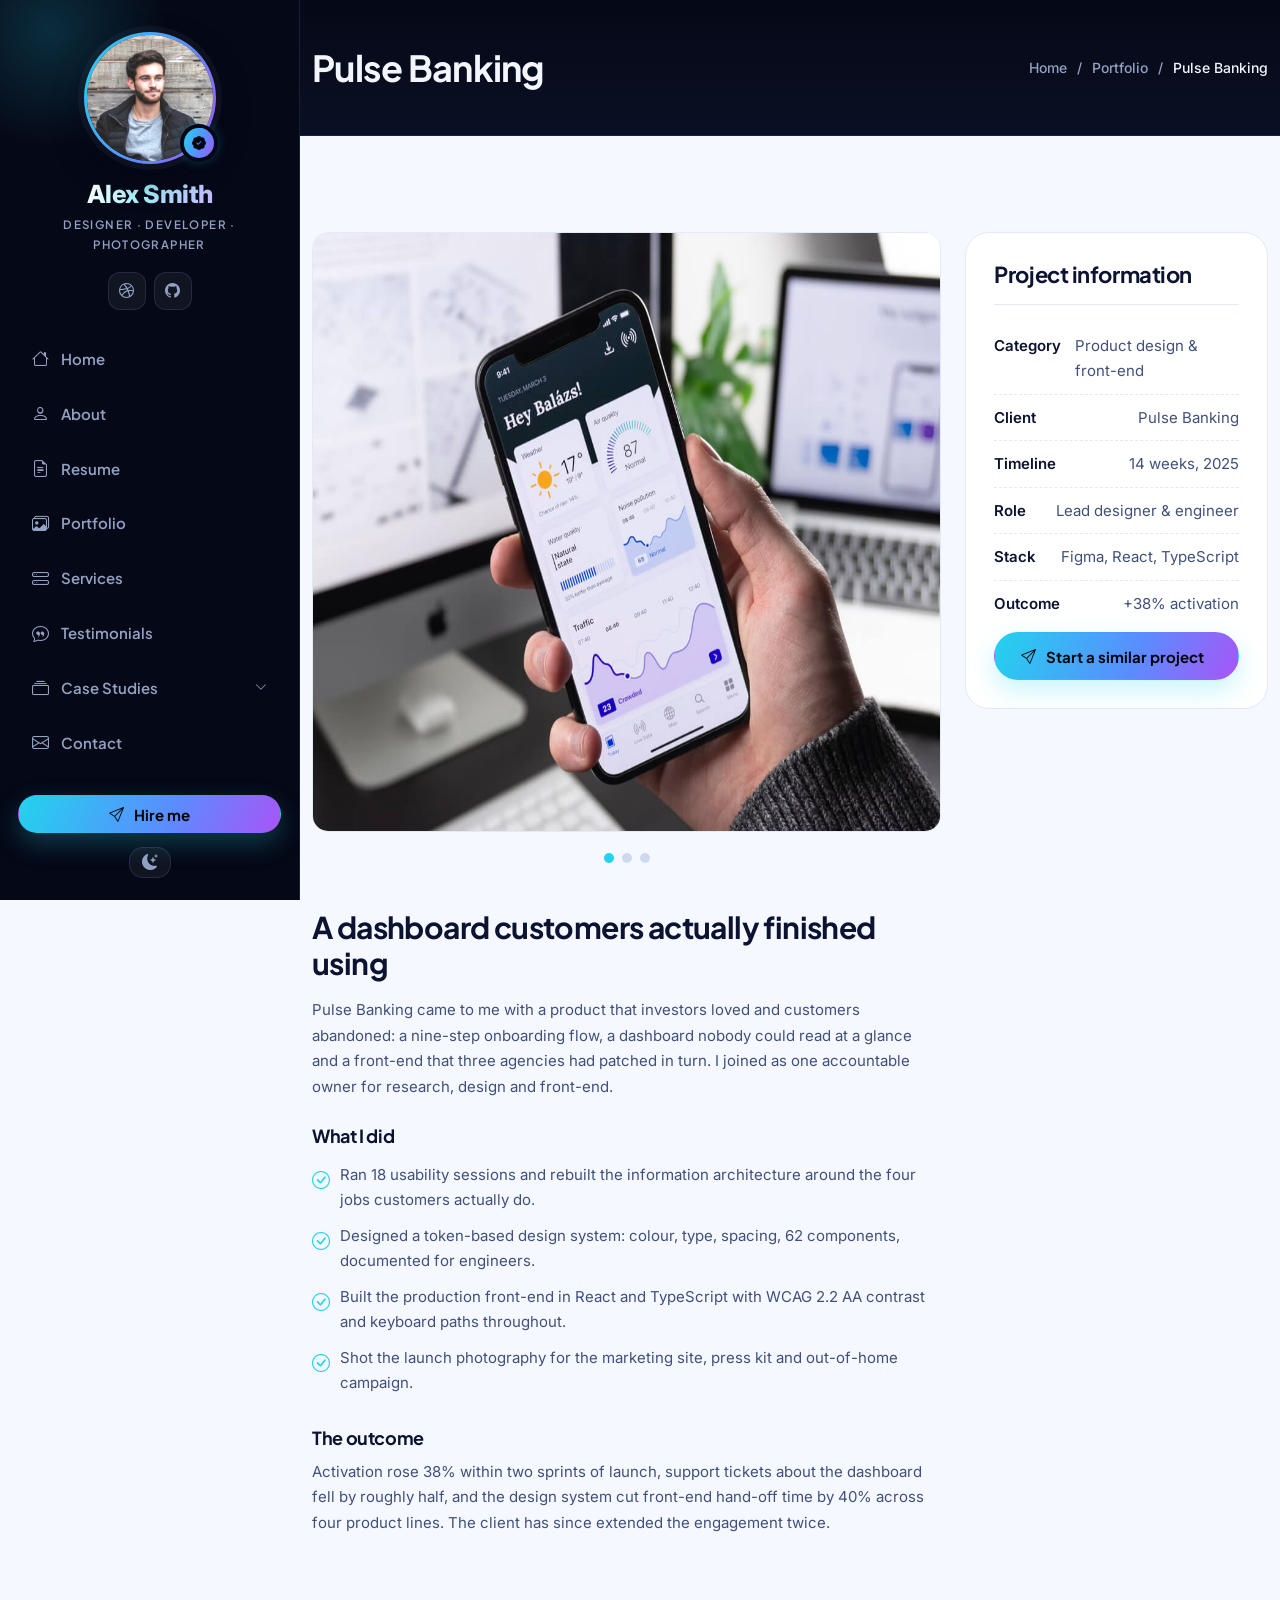
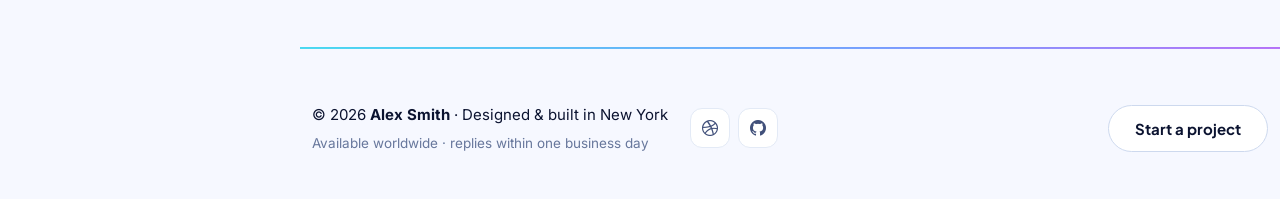
==== commit b76f4a59: "Remove commented-out social media links from footer in portfolio-details.html and starter-page.html" ====
--- a/portfolio-details.html
+++ b/portfolio-details.html
@@ -196,11 +196,11 @@
         <p class="footer-note">Available worldwide &middot; replies within one business day</p>
       </div>
       <div class="social-links footer-social">
-        <a href="https://x.com/" class="twitter" target="_blank" rel="noopener" aria-label="Alex Smith on X"><i class="bi bi-twitter-x" aria-hidden="true"></i></a>
+        <!-- <a href="https://x.com/" class="twitter" target="_blank" rel="noopener" aria-label="Alex Smith on X"><i class="bi bi-twitter-x" aria-hidden="true"></i></a> -->
         <a href="https://dribbble.com/" class="dribbble" target="_blank" rel="noopener" aria-label="Alex Smith on Dribbble"><i class="bi bi-dribbble" aria-hidden="true"></i></a>
-        <a href="https://instagram.com/" class="instagram" target="_blank" rel="noopener" aria-label="Alex Smith on Instagram"><i class="bi bi-instagram" aria-hidden="true"></i></a>
+        <!-- <a href="https://instagram.com/" class="instagram" target="_blank" rel="noopener" aria-label="Alex Smith on Instagram"><i class="bi bi-instagram" aria-hidden="true"></i></a> -->
         <a href="https://github.com/" class="github" target="_blank" rel="noopener" aria-label="Alex Smith on GitHub"><i class="bi bi-github" aria-hidden="true"></i></a>
-        <a href="https://linkedin.com/" class="linkedin" target="_blank" rel="noopener" aria-label="Alex Smith on LinkedIn"><i class="bi bi-linkedin" aria-hidden="true"></i></a>
+        <!-- <a href="https://linkedin.com/" class="linkedin" target="_blank" rel="noopener" aria-label="Alex Smith on LinkedIn"><i class="bi bi-linkedin" aria-hidden="true"></i></a> -->
       </div>
       <div class="footer-cta"><a href="index.html#contact" class="btn-ghost">Start a project</a></div>
     </div>
--- a/assets/css/main.css
+++ b/assets/css/main.css
@@ -2000,6 +2000,7 @@
   border-radius: var(--r-md);
   border: 1px solid var(--border-color);
   margin-bottom: 20px;
+  object-fit: cover;
 }
 
 .service-details h3 { font-size: clamp(22px, 2.4vw, 28px); font-weight: 700; margin: 0 0 14px; }
